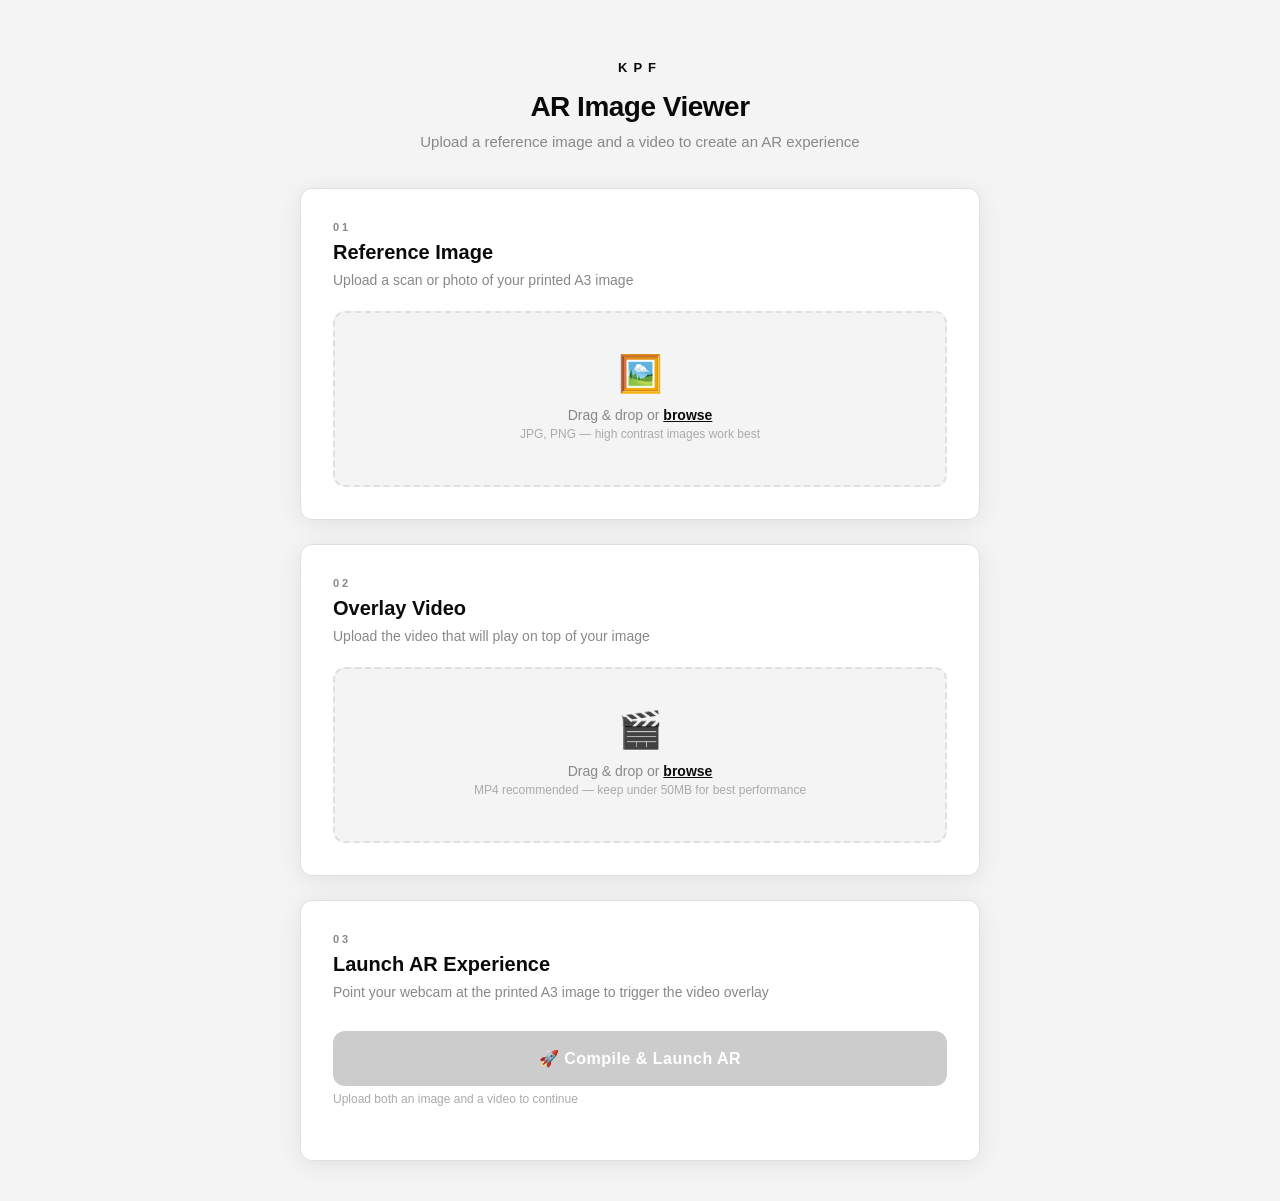
==== index.html @ 319f20f1 "Add KPF AR image-to-video prototype Initial scaffold: upload flow (index.html/app.js/style.css) comp" ====
<!DOCTYPE html>
<html lang="en">
<head>
  <meta charset="UTF-8" />
  <meta name="viewport" content="width=device-width, initial-scale=1.0"/>
  <title>KPF AR — Image to Video</title>
  <link rel="stylesheet" href="style.css" />
</head>
<body>

  <div class="container">

    <!-- HEADER -->
    <header>
      <div class="logo">KPF</div>
      <h1>AR Image Viewer</h1>
      <p class="subtitle">Upload a reference image and a video to create an AR experience</p>
    </header>

    <!-- STEP 1 — Upload Image -->
    <div class="card" id="step1">
      <div class="step-number">01</div>
      <h2>Reference Image</h2>
      <p>Upload a scan or photo of your printed A3 image</p>
      <div class="upload-zone" id="imageDropZone">
        <input type="file" id="imageInput" accept="image/*" hidden />
        <div class="upload-icon">🖼️</div>
        <p>Drag & drop or <span class="link" onclick="document.getElementById('imageInput').click()">browse</span></p>
        <p class="hint">JPG, PNG — high contrast images work best</p>
      </div>
      <div class="preview-wrap" id="imagePreview" style="display:none">
        <img id="previewImg" src="" alt="Reference" />
        <button class="btn-remove" onclick="removeImage()">✕ Remove</button>
      </div>
    </div>

    <!-- STEP 2 — Upload Video -->
    <div class="card" id="step2">
      <div class="step-number">02</div>
      <h2>Overlay Video</h2>
      <p>Upload the video that will play on top of your image</p>
      <div class="upload-zone" id="videoDropZone">
        <input type="file" id="videoInput" accept="video/*" hidden />
        <div class="upload-icon">🎬</div>
        <p>Drag & drop or <span class="link" onclick="document.getElementById('videoInput').click()">browse</span></p>
        <p class="hint">MP4 recommended — keep under 50MB for best performance</p>
      </div>
      <div class="preview-wrap" id="videoPreview" style="display:none">
        <video id="previewVideo" controls></video>
        <button class="btn-remove" onclick="removeVideo()">✕ Remove</button>
      </div>
    </div>

    <!-- STEP 3 — Launch -->
    <div class="card" id="step3">
      <div class="step-number">03</div>
      <h2>Launch AR Experience</h2>
      <p>Point your webcam at the printed A3 image to trigger the video overlay</p>

      <div id="statusBox" class="status-box hidden">
        <div class="spinner"></div>
        <span id="statusText">Compiling image target...</span>
      </div>

      <button class="btn-launch" id="launchBtn" disabled onclick="launchAR()">
        🚀 Compile & Launch AR
      </button>
      <p class="hint" id="launchHint">Upload both an image and a video to continue</p>
    </div>

  </div>

  <script src="app.js"></script>
</body>
</html>
---- style.css ----
/* ─── Reset & Base ─── */
*, *::before, *::after {
  box-sizing: border-box;
  margin: 0;
  padding: 0;
}

:root {
  --kpf-black:   #0a0a0a;
  --kpf-white:   #ffffff;
  --kpf-grey:    #f4f4f4;
  --kpf-mid:     #888888;
  --kpf-border:  #e0e0e0;
  --kpf-accent:  #0a0a0a;
  --kpf-green:   #00c864;
  --radius:      12px;
  --shadow:      0 4px 24px rgba(0,0,0,0.08);
}

body {
  font-family: 'Helvetica Neue', Helvetica, Arial, sans-serif;
  background: var(--kpf-grey);
  color: var(--kpf-black);
  min-height: 100vh;
  padding: 40px 20px;
}

/* ─── Container ─── */
.container {
  max-width: 680px;
  margin: 0 auto;
  display: flex;
  flex-direction: column;
  gap: 24px;
}

/* ─── Header ─── */
header {
  text-align: center;
  padding: 20px 0 10px;
}

.logo {
  font-size: 13px;
  font-weight: 800;
  letter-spacing: 6px;
  color: var(--kpf-black);
  margin-bottom: 16px;
}

header h1 {
  font-size: 28px;
  font-weight: 700;
  letter-spacing: -0.5px;
  margin-bottom: 8px;
}

.subtitle {
  font-size: 15px;
  color: var(--kpf-mid);
  line-height: 1.5;
}

/* ─── Cards ─── */
.card {
  background: var(--kpf-white);
  border-radius: var(--radius);
  padding: 32px;
  box-shadow: var(--shadow);
  position: relative;
  border: 1px solid var(--kpf-border);
}

.step-number {
  font-size: 11px;
  font-weight: 700;
  letter-spacing: 3px;
  color: var(--kpf-mid);
  margin-bottom: 8px;
}

.card h2 {
  font-size: 20px;
  font-weight: 700;
  margin-bottom: 6px;
}

.card > p {
  font-size: 14px;
  color: var(--kpf-mid);
  margin-bottom: 20px;
  line-height: 1.5;
}

/* ─── Upload Zone ─── */
.upload-zone {
  border: 2px dashed var(--kpf-border);
  border-radius: var(--radius);
  padding: 40px 24px;
  text-align: center;
  cursor: pointer;
  transition: all 0.2s ease;
  background: var(--kpf-grey);
}

.upload-zone:hover,
.upload-zone.drag-over {
  border-color: var(--kpf-black);
  background: #efefef;
}

.upload-icon {
  font-size: 36px;
  margin-bottom: 12px;
}

.upload-zone p {
  font-size: 14px;
  color: var(--kpf-mid);
  margin-bottom: 4px;
}

.link {
  color: var(--kpf-black);
  font-weight: 600;
  text-decoration: underline;
  cursor: pointer;
}

.hint {
  font-size: 12px !important;
  color: #aaa !important;
  margin-top: 4px;
}

/* ─── Preview ─── */
.preview-wrap {
  position: relative;
  border-radius: var(--radius);
  overflow: hidden;
  border: 1px solid var(--kpf-border);
}

.preview-wrap img,
.preview-wrap video {
  width: 100%;
  max-height: 260px;
  object-fit: cover;
  display: block;
}

.btn-remove {
  position: absolute;
  top: 10px; right: 10px;
  background: rgba(0,0,0,0.6);
  color: #fff;
  border: none;
  border-radius: 20px;
  padding: 5px 12px;
  font-size: 12px;
  cursor: pointer;
  transition: background 0.2s;
}

.btn-remove:hover {
  background: rgba(0,0,0,0.85);
}

/* ─── Launch Button ─── */
.btn-launch {
  width: 100%;
  padding: 18px;
  background: var(--kpf-black);
  color: var(--kpf-white);
  border: none;
  border-radius: var(--radius);
  font-size: 16px;
  font-weight: 600;
  letter-spacing: 0.5px;
  cursor: pointer;
  transition: all 0.2s ease;
  margin-top: 8px;
}

.btn-launch:hover:not(:disabled) {
  background: #222;
  transform: translateY(-1px);
  box-shadow: 0 8px 24px rgba(0,0,0,0.15);
}

.btn-launch:disabled {
  background: #ccc;
  cursor: not-allowed;
  transform: none;
  box-shadow: none;
}

/* ─── Status Box ─── */
.status-box {
  display: flex;
  align-items: center;
  gap: 12px;
  background: var(--kpf-grey);
  border-radius: var(--radius);
  padding: 16px 20px;
  margin-bottom: 16px;
  font-size: 14px;
  color: var(--kpf-mid);
}

.status-box.hidden { display: none; }

/* ─── Spinner ─── */
.spinner {
  width: 18px;
  height: 18px;
  border: 2px solid #ddd;
  border-top-color: var(--kpf-black);
  border-radius: 50%;
  animation: spin 0.7s linear infinite;
  flex-shrink: 0;
}

@keyframes spin {
  to { transform: rotate(360deg); }
}

/* ─── Responsive ─── */
@media (max-width: 480px) {
  .card { padding: 24px 20px; }
  header h1 { font-size: 22px; }
}
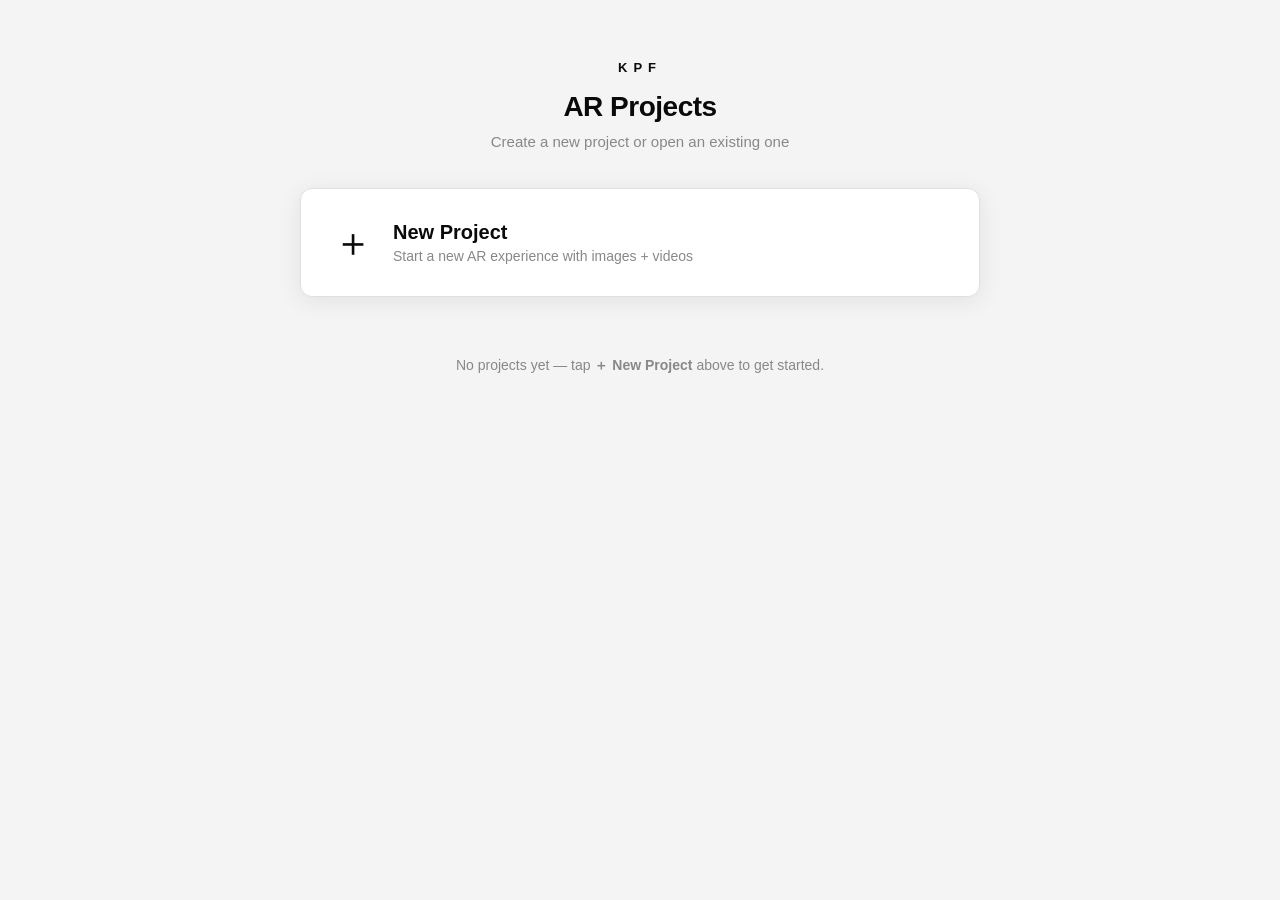
==== commit dc80b145: "Add multi-project workflow with N image/video pairs per project The prototype is now a project-based" ====
--- a/index.html
+++ b/index.html
@@ -3,73 +3,35 @@
 <head>
   <meta charset="UTF-8" />
   <meta name="viewport" content="width=device-width, initial-scale=1.0"/>
-  <title>KPF AR — Image to Video</title>
+  <title>KPF AR — Projects</title>
   <link rel="stylesheet" href="style.css" />
 </head>
 <body>
 
   <div class="container">
 
-    <!-- HEADER -->
     <header>
       <div class="logo">KPF</div>
-      <h1>AR Image Viewer</h1>
-      <p class="subtitle">Upload a reference image and a video to create an AR experience</p>
+      <h1>AR Projects</h1>
+      <p class="subtitle">Create a new project or open an existing one</p>
     </header>
 
-    <!-- STEP 1 — Upload Image -->
-    <div class="card" id="step1">
-      <div class="step-number">01</div>
-      <h2>Reference Image</h2>
-      <p>Upload a scan or photo of your printed A3 image</p>
-      <div class="upload-zone" id="imageDropZone">
-        <input type="file" id="imageInput" accept="image/*" hidden />
-        <div class="upload-icon">🖼️</div>
-        <p>Drag & drop or <span class="link" onclick="document.getElementById('imageInput').click()">browse</span></p>
-        <p class="hint">JPG, PNG — high contrast images work best</p>
+    <a href="project.html" class="card card-action">
+      <div class="action-icon">＋</div>
+      <div class="action-text">
+        <h2>New Project</h2>
+        <p>Start a new AR experience with images + videos</p>
       </div>
-      <div class="preview-wrap" id="imagePreview" style="display:none">
-        <img id="previewImg" src="" alt="Reference" />
-        <button class="btn-remove" onclick="removeImage()">✕ Remove</button>
-      </div>
-    </div>
+    </a>
 
-    <!-- STEP 2 — Upload Video -->
-    <div class="card" id="step2">
-      <div class="step-number">02</div>
-      <h2>Overlay Video</h2>
-      <p>Upload the video that will play on top of your image</p>
-      <div class="upload-zone" id="videoDropZone">
-        <input type="file" id="videoInput" accept="video/*" hidden />
-        <div class="upload-icon">🎬</div>
-        <p>Drag & drop or <span class="link" onclick="document.getElementById('videoInput').click()">browse</span></p>
-        <p class="hint">MP4 recommended — keep under 50MB for best performance</p>
-      </div>
-      <div class="preview-wrap" id="videoPreview" style="display:none">
-        <video id="previewVideo" controls></video>
-        <button class="btn-remove" onclick="removeVideo()">✕ Remove</button>
-      </div>
-    </div>
+    <div id="projectList"></div>
 
-    <!-- STEP 3 — Launch -->
-    <div class="card" id="step3">
-      <div class="step-number">03</div>
-      <h2>Launch AR Experience</h2>
-      <p>Point your webcam at the printed A3 image to trigger the video overlay</p>
-
-      <div id="statusBox" class="status-box hidden">
-        <div class="spinner"></div>
-        <span id="statusText">Compiling image target...</span>
-      </div>
-
-      <button class="btn-launch" id="launchBtn" disabled onclick="launchAR()">
-        🚀 Compile & Launch AR
-      </button>
-      <p class="hint" id="launchHint">Upload both an image and a video to continue</p>
-    </div>
+    <p id="emptyState" class="empty-state" style="display:none">
+      No projects yet — tap <strong>＋ New Project</strong> above to get started.
+    </p>
 
   </div>
 
-  <script src="app.js"></script>
+  <script type="module" src="home.js"></script>
 </body>
 </html>
--- a/style.css
+++ b/style.css
@@ -225,8 +225,240 @@
   to { transform: rotate(360deg); }
 }
 
+/* ─── Home: New Project card & Project list ─── */
+.card-action {
+  display: flex;
+  align-items: center;
+  gap: 20px;
+  text-decoration: none;
+  color: inherit;
+  cursor: pointer;
+  transition: transform 0.15s ease, box-shadow 0.15s ease;
+}
+
+.card-action:hover {
+  transform: translateY(-2px);
+  box-shadow: 0 8px 32px rgba(0,0,0,0.10);
+}
+
+.action-icon {
+  font-size: 40px;
+  font-weight: 300;
+  line-height: 1;
+  color: var(--kpf-black);
+  flex-shrink: 0;
+}
+
+.action-text h2 {
+  margin-bottom: 4px;
+}
+
+.action-text p {
+  font-size: 14px;
+  color: var(--kpf-mid);
+  margin: 0;
+}
+
+.project-card {
+  display: flex;
+  align-items: center;
+  gap: 16px;
+}
+
+.project-info {
+  flex: 1;
+  min-width: 0;
+}
+
+.project-info h2 {
+  font-size: 18px;
+  margin-bottom: 4px;
+  overflow: hidden;
+  text-overflow: ellipsis;
+  white-space: nowrap;
+}
+
+.project-info p {
+  font-size: 13px;
+  color: var(--kpf-mid);
+  margin: 0;
+}
+
+.project-actions {
+  display: flex;
+  align-items: center;
+  gap: 8px;
+  flex-shrink: 0;
+}
+
+.empty-state {
+  text-align: center;
+  color: var(--kpf-mid);
+  font-size: 14px;
+  padding: 12px;
+}
+
+/* ─── Project editor ─── */
+.text-input {
+  width: 100%;
+  padding: 12px 14px;
+  border: 1px solid var(--kpf-border);
+  border-radius: 8px;
+  font-size: 15px;
+  font-family: inherit;
+  background: var(--kpf-white);
+  outline: none;
+  transition: border-color 0.15s ease;
+}
+
+.text-input:focus {
+  border-color: var(--kpf-black);
+}
+
+.pair-card {
+  background: var(--kpf-grey);
+  border: 1px solid var(--kpf-border);
+  border-radius: 10px;
+  padding: 14px;
+  margin-bottom: 12px;
+}
+
+.pair-header {
+  display: flex;
+  align-items: center;
+  justify-content: space-between;
+  margin-bottom: 10px;
+}
+
+.pair-number {
+  font-size: 11px;
+  font-weight: 700;
+  letter-spacing: 2px;
+  color: var(--kpf-mid);
+  text-transform: uppercase;
+}
+
+.pair-remove {
+  padding: 4px 10px;
+  font-size: 11px;
+  background: rgba(0,0,0,0.08);
+  color: var(--kpf-black);
+}
+
+.pair-remove:hover { background: rgba(0,0,0,0.15); }
+
+.pair-slots {
+  display: grid;
+  grid-template-columns: 1fr 1fr;
+  gap: 10px;
+}
+
+.pair-slot {
+  background: var(--kpf-white);
+  border: 2px dashed var(--kpf-border);
+  border-radius: 8px;
+  padding: 10px;
+  cursor: pointer;
+  transition: border-color 0.15s ease;
+  display: flex;
+  flex-direction: column;
+  align-items: center;
+  gap: 6px;
+  min-height: 130px;
+  justify-content: center;
+  text-align: center;
+}
+
+.pair-slot:hover {
+  border-color: var(--kpf-black);
+}
+
+.slot-label {
+  font-size: 12px;
+  color: var(--kpf-mid);
+  letter-spacing: 0.5px;
+  font-weight: 600;
+}
+
+.slot-empty {
+  font-size: 13px;
+  color: var(--kpf-mid);
+}
+
+.slot-preview {
+  width: 100%;
+  height: 70px;
+  object-fit: cover;
+  border-radius: 4px;
+}
+
+.slot-filename {
+  font-size: 11px;
+  color: var(--kpf-mid);
+  max-width: 100%;
+  overflow: hidden;
+  text-overflow: ellipsis;
+  white-space: nowrap;
+}
+
+/* ─── Buttons ─── */
+.btn-secondary {
+  display: inline-block;
+  padding: 10px 16px;
+  background: var(--kpf-white);
+  color: var(--kpf-black);
+  border: 1px solid var(--kpf-border);
+  border-radius: 8px;
+  font-size: 14px;
+  font-weight: 600;
+  cursor: pointer;
+  text-decoration: none;
+  transition: background 0.15s ease;
+  font-family: inherit;
+}
+
+.btn-secondary:hover {
+  background: var(--kpf-grey);
+}
+
+.btn-back {
+  display: inline-block;
+  padding: 14px 18px;
+  background: transparent;
+  color: var(--kpf-mid);
+  border: 1px solid var(--kpf-border);
+  border-radius: var(--radius);
+  font-size: 15px;
+  cursor: pointer;
+  text-decoration: none;
+  font-family: inherit;
+  transition: color 0.15s ease, border-color 0.15s ease;
+}
+
+.btn-back:hover {
+  color: var(--kpf-black);
+  border-color: var(--kpf-black);
+}
+
+.btn-small {
+  padding: 8px 14px;
+  font-size: 13px;
+}
+
+.action-row {
+  display: flex;
+  gap: 10px;
+  flex-wrap: wrap;
+}
+
+.action-row .btn-launch { flex: 1; margin-top: 0; }
+
 /* ─── Responsive ─── */
 @media (max-width: 480px) {
   .card { padding: 24px 20px; }
   header h1 { font-size: 22px; }
-}
+  .project-card { flex-wrap: wrap; }
+  .project-actions { width: 100%; justify-content: flex-end; }
+  .pair-slots { grid-template-columns: 1fr; }
+}
+
